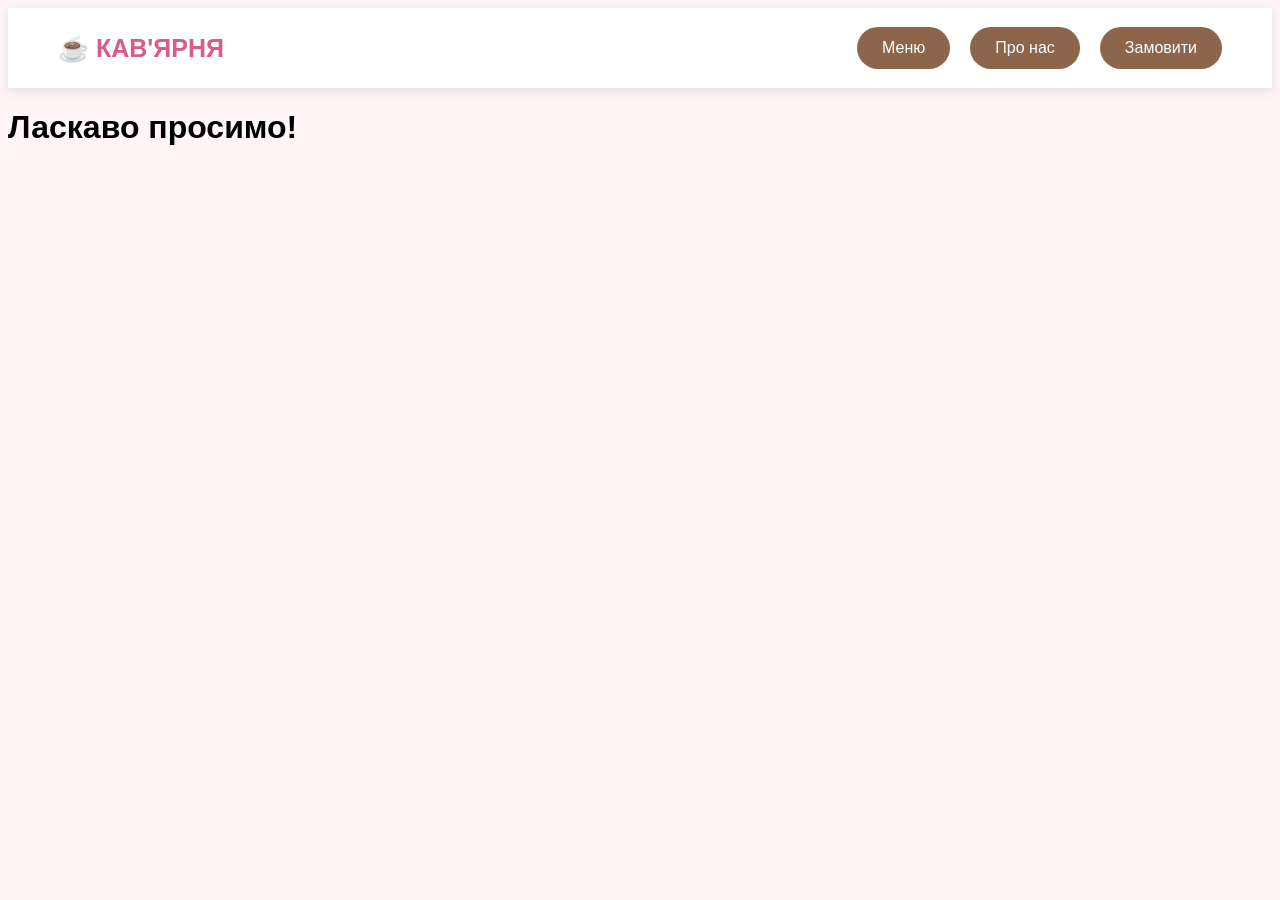
==== index.html @ 7be6bb8d "Add files via upload" ====
<!DOCTYPE html 
<html lang="en">
    <head>
        <meta charset="UTF-8">
        <meta name="viewport" content="width=device-width, initial-scale=1.0">
        <title>Document</title>
        <link rel="stylesheet" href="./style.css">
    


       
   <meta charset="UTF-8">
    <meta name="viewport" content="width=device-width, initial-scale=1.0">
    <title>Навігація</title>

   
</head>
<body>

    <nav class="navbar">
        <div class="logo">☕ КАВ'ЯРНЯ</div>

        <div class="nav-buttons">
            <a href="#menu">Меню</a>
            <a href="#about">Про нас</a>
            <a href="#order">Замовити</a>
     
      
    </div>
    </nav>

    </nav>

    <main>
        <h1>Ласкаво просимо!</h1>
    </main>

    </head>
    <body>
        <h1></h1>
    </body>
</html>
---- style.css ----
{
    margin: 0;
    padding: 0;
    box-sizing: border-box;
}

body {
    font-family: Arial, sans-serif;
    background-color: #fff5f7;
}

/* Навігація */
.navbar {
    height: 80px;
    background-color: #ffffff;

    display: flex;
    align-items: center;
    justify-content: space-between;

    padding: 0 50px;

    box-shadow: 0 3px 10px rgba(0, 0, 0, 0.1);
}

/* Логотип */
.logo {
    font-size: 25px;
    font-weight: bold;
    color: #d85b8a;
}

/* Кнопки */
.nav-buttons {
    display: flex;
    gap: 20px;

.text-center {  

text-align:center ;


}

}

.nav-buttons a {
    text-decoration: none;
    color: white;

    background-color: #8d654a;

    padding: 12px 25px;
    border-radius: 25px;

    font-size: 16px;

    transition: 0.3s;
}

/* Наведення */
.nav-buttons a:hover {
    background-color: #381b0e;
    transform: translateY(-2px);
}
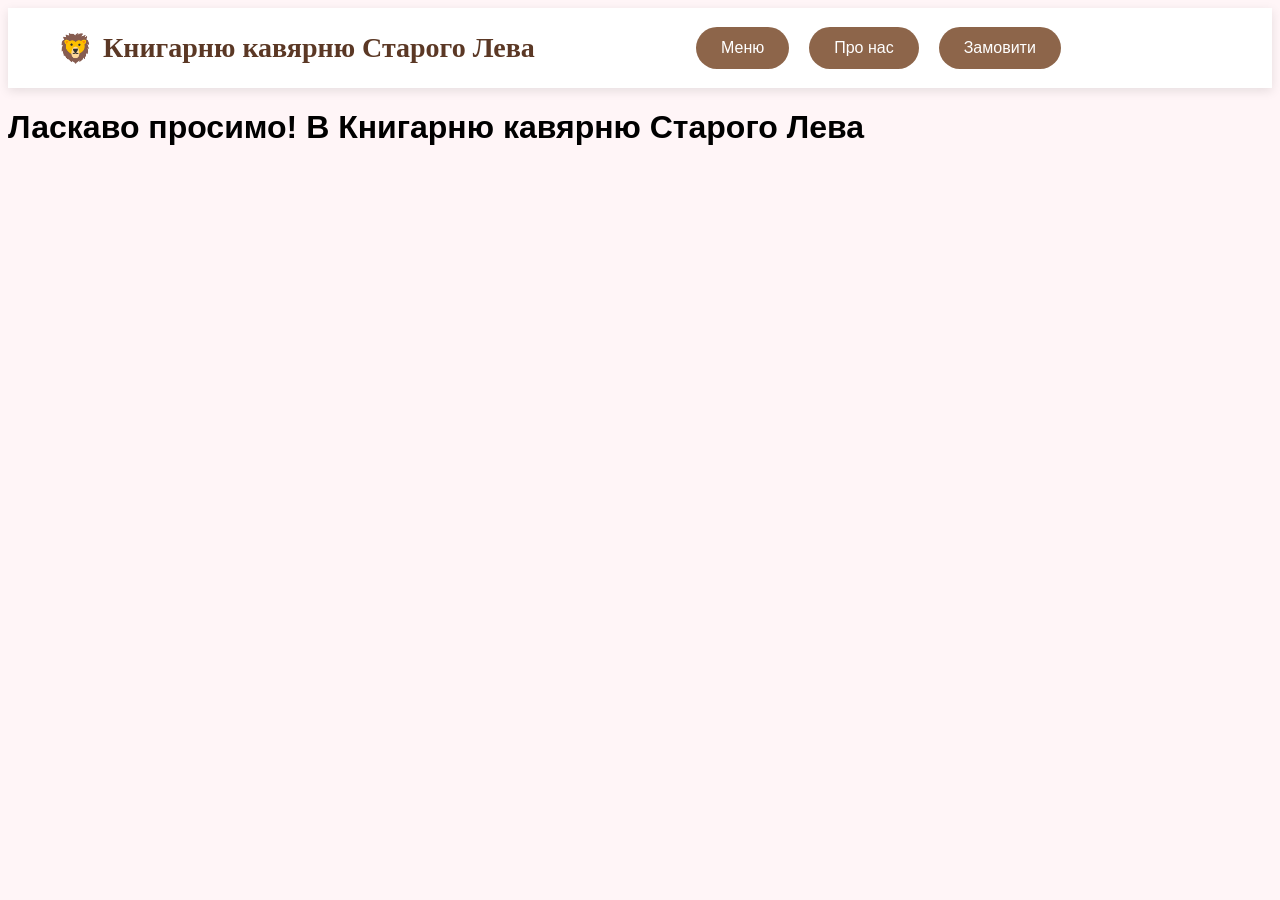
==== commit b3d22e5c: "Add files via upload" ====
--- a/index.html
+++ b/index.html
@@ -18,7 +18,11 @@
 <body>
 
     <nav class="navbar">
-        <div class="logo">☕ КАВ'ЯРНЯ</div>
+  
+  <div class="logo">
+    🦁
+    <span> Книгарню кавярню Старого Лева</span>
+</div>
 
         <div class="nav-buttons">
             <a href="#menu">Меню</a>
@@ -27,13 +31,21 @@
      
       
     </div>
+<div class="coffe">
+<img src="https://images.openai.com/static-rsc-4/BmJ-IVV86QKgY80rHmBuDsPFecDjcmSrQXN1my2XaNXxguEvsM17HUlnRVhRg1qN8doGlPZ0dLoQMVclhZ7D9KuT5Vz7xlbx8fIjzKyPuwS-gqO17lHuZyvU1zlmN4up3mn5lvK7zmzRSh5jPMY4khvxMSq06Fnh-Mmjk3_NAe0?purpose=inline" alt="">
+
+
+</div>
+
+
+
     </nav>
 
     </nav>
 
     <main>
-        <h1>Ласкаво просимо!</h1>
-    </main>
+        <h1>Ласкаво просимо! В  Книгарню кавярню  Старого Лева </h1>
+    </main> 
 
     </head>
     <body>
--- a/style.css
+++ b/style.css
@@ -29,7 +29,25 @@
     font-weight: bold;
     color: #d85b8a;
 }
-
+.logo {
+    display: flex;
+    align-items: center;
+    justify-content: center;
+    gap: 10px;
+    font-size: 28px;
+    font-weight: bold;
+    color: #5b3825;
+}
+Come play Smash Karts 
+Room: eu355623 
+: 15px;
+}
+.logo span {
+    font-family: Georgia, serif;
+}
+.logo span {
+    font-family: Georgia, serif;
+}
 /* Кнопки */
 .nav-buttons {
     display: flex;
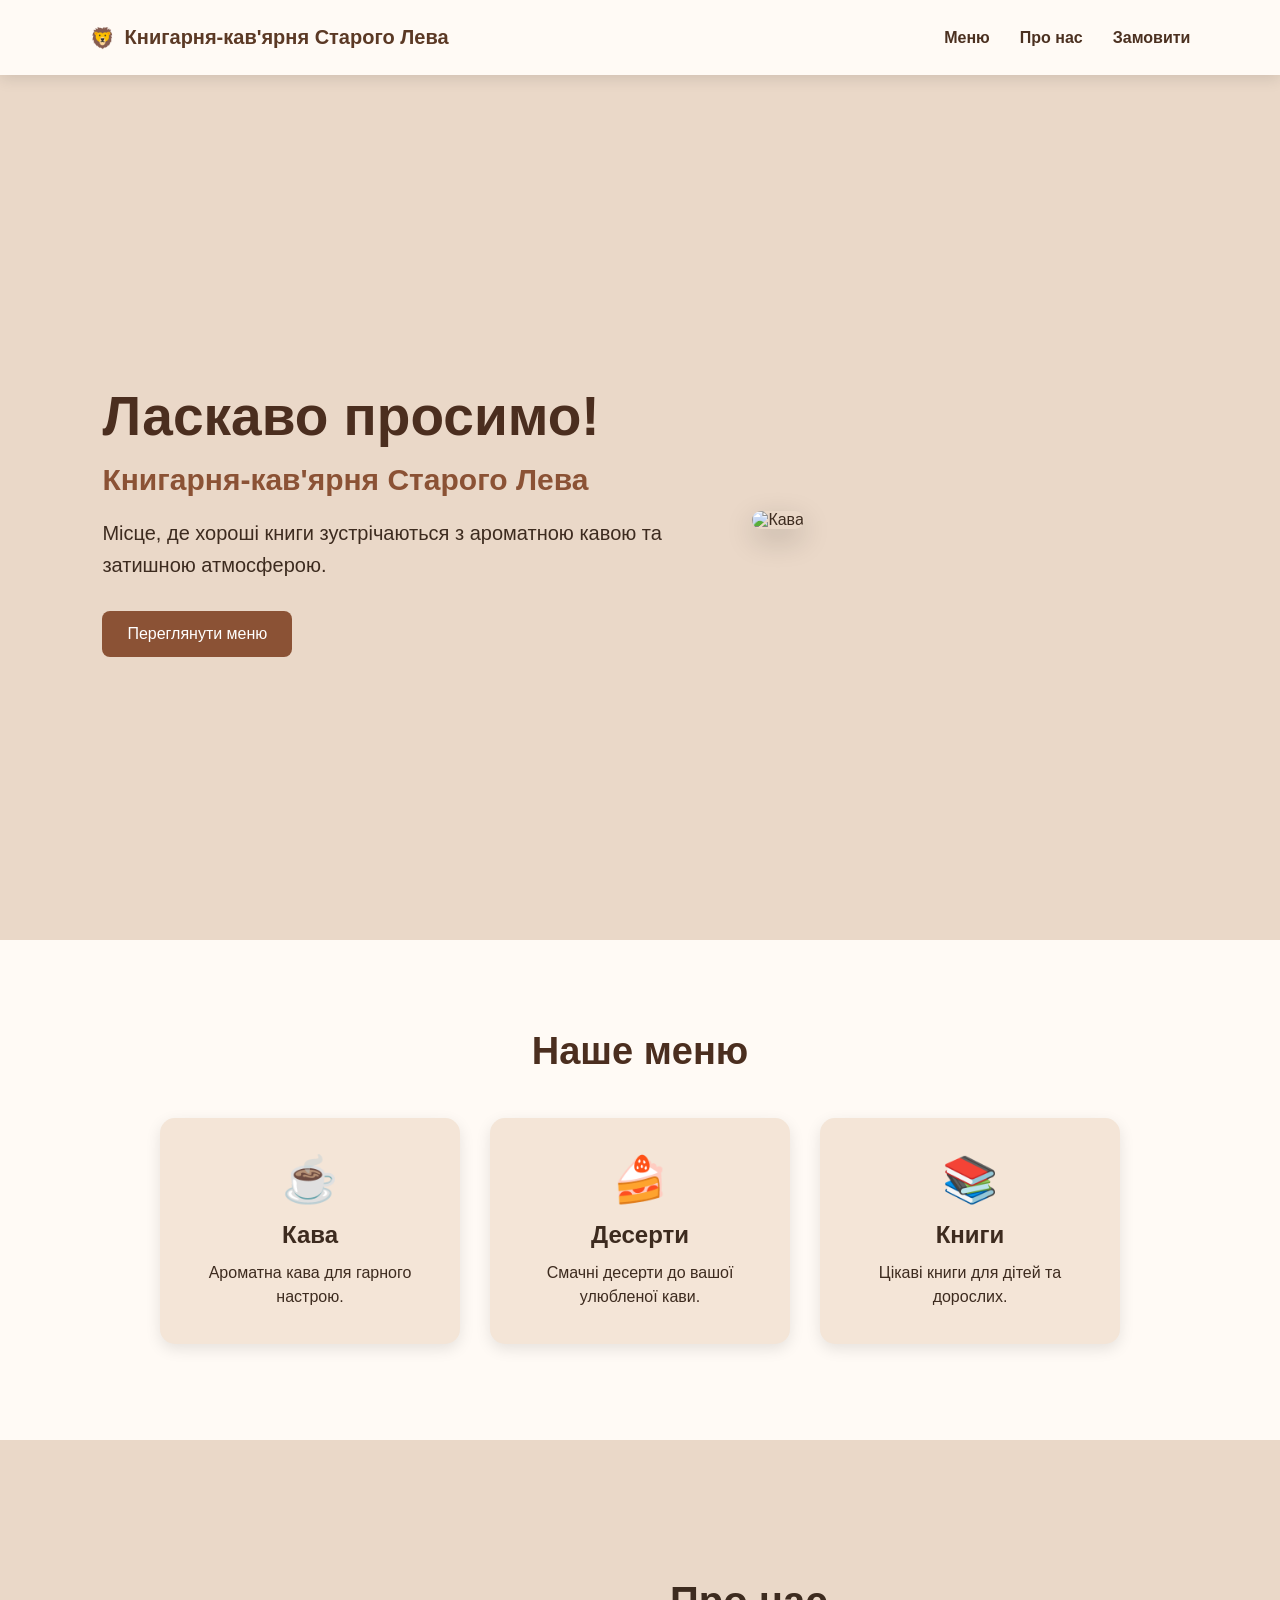
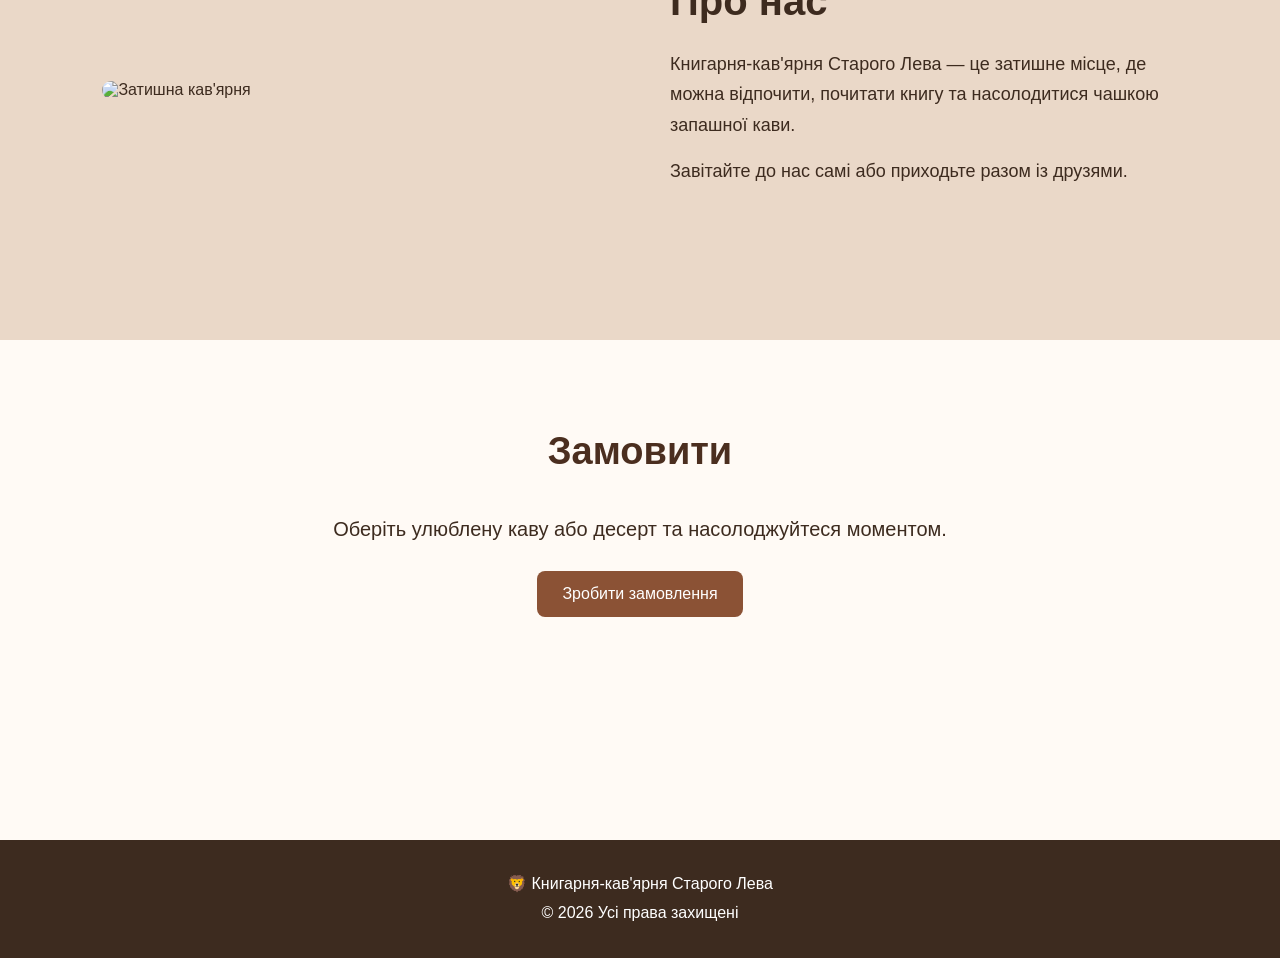
==== commit eb45f5f9: "Add files via upload" ====
--- a/index.html
+++ b/index.html
@@ -1,54 +1,117 @@
-<!DOCTYPE html 
-<html lang="en">
-    <head>
-        <meta charset="UTF-8">
-        <meta name="viewport" content="width=device-width, initial-scale=1.0">
-        <title>Document</title>
-        <link rel="stylesheet" href="./style.css">
-    
+<!DOCTYPE html>
 
+<html lang="uk">
 
-       
-   <meta charset="UTF-8">
+<head>
+    <meta charset="UTF-8">
     <meta name="viewport" content="width=device-width, initial-scale=1.0">
-    <title>Навігація</title>
+    <title>Книгарня-кав'ярня Старого Лева</title>
+    <link rel="stylesheet" href="./style.css">
+</head>
 
-   
-</head>
 <body>
 
     <nav class="navbar">
-  
-  <div class="logo">
-    🦁
-    <span> Книгарню кавярню Старого Лева</span>
-</div>
+        <div class="logo">
+            🦁
+            <span>Книгарня-кав'ярня Старого Лева</span>
+        </div>
 
         <div class="nav-buttons">
-            <a href="#menu">Меню</a>
+            <a href="./menu.html">Меню</a>
             <a href="#about">Про нас</a>
             <a href="#order">Замовити</a>
-     
-      
-    </div>
-<div class="coffe">
-<img src="https://images.openai.com/static-rsc-4/BmJ-IVV86QKgY80rHmBuDsPFecDjcmSrQXN1my2XaNXxguEvsM17HUlnRVhRg1qN8doGlPZ0dLoQMVclhZ7D9KuT5Vz7xlbx8fIjzKyPuwS-gqO17lHuZyvU1zlmN4up3mn5lvK7zmzRSh5jPMY4khvxMSq06Fnh-Mmjk3_NAe0?purpose=inline" alt="">
-
-
-</div>
-
-
-
-    </nav>
-
+        </div>
     </nav>
 
     <main>
-        <h1>Ласкаво просимо! В  Книгарню кавярню  Старого Лева </h1>
-    </main> 
 
-    </head>
-    <body>
-        <h1></h1>
-    </body>
+        <!-- Головний блок -->
+        <section class="hero">
+            <div class="hero-text">
+                <h1>Ласкаво просимо!</h1>
+                <h2>Книгарня-кав'ярня Старого Лева</h2>
+                <p>
+                    Місце, де хороші книги зустрічаються
+                    з ароматною кавою та затишною атмосферою.
+                </p>
+
+                <a href="#menu" class="hero-button">Переглянути меню</a>
+            </div>
+
+            <div class="hero-image">
+                <img src="https://images.openai.com/static-rsc-4/BmJ-IVV86QKgY80rHmBuDsPFecDjcmSrQXN1my2XaNXxguEvsM17HUlnRVhRg1qN8doGlPZ0dLoQMVclhZ7D9KuT5Vz7xlbx8fIjzKyPuwS-gqO17lHuZyvU1zlmN4up3mn5lvK7zmzRSh5jPMY4khvxMSq06Fnh-Mmjk3_NAe0?purpose=inline"
+                    alt="Кава">
+            </div>
+        </section>
+
+        <!-- Меню -->
+
+        <section id="menu" class="section menu-section">
+            <h2>Наше меню</h2>
+
+
+            <div class="cards">
+
+                <a href="./menu.html#coffee" class="card">
+                    <div class="card-icon">☕</div>
+                    <h3>Кава</h3>
+                    <p>Ароматна кава для гарного настрою.</p>
+                </a>
+
+                <a href="./menu.html#cakes" class="card">
+                    <div class="card-icon">🍰</div>
+                    <h3>Десерти</h3>
+                    <p>Смачні десерти до вашої улюбленої кави.</p>
+                </a>
+
+                <a href="./menu.html#books" class="card">
+                    <div class="card-icon">📚</div>
+                    <h3>Книги</h3>
+                    <p>Цікаві книги для дітей та дорослих.</p>
+                </a>
+
+            </div>
+
+
+        </section>
+
+
+        <!-- Про нас -->
+        <section id="about" class="section about-section">
+            <div class="about-image">
+                <img src="https://images.unsplash.com/photo-1501339847302-ac426a4a7cbb?w=900" alt="Затишна кав'ярня">
+            </div>
+
+            <div class="about-text">
+                <h2>Про нас</h2>
+                <p>
+                    Книгарня-кав'ярня Старого Лева — це затишне місце,
+                    де можна відпочити, почитати книгу та насолодитися
+                    чашкою запашної кави.
+                </p>
+                <p>
+                    Завітайте до нас самі або приходьте разом із друзями.
+                </p>
+            </div>
+        </section>
+
+        <!-- Замовлення -->
+        <section id="order" class="section order-section">
+            <h2>Замовити</h2>
+            <p>Оберіть улюблену каву або десерт та насолоджуйтеся моментом.</p>
+
+            <button class="order-button">Зробити замовлення</button>
+        </section>
+
+    </main>
+
+    <footer>
+        <p>🦁 Книгарня-кав'ярня Старого Лева</p>
+        <p>© 2026 Усі права захищені</p>
+    </footer>
+
+
+</body>
+
 </html>
--- a/style.css
+++ b/style.css
@@ -1,84 +1,361 @@
-   {
-    margin: 0;
-    padding: 0;
-    box-sizing: border-box;
+* {
+  margin: 0;
+  padding: 0;
+  box-sizing: border-box;
+  }
+
+html {
+scroll-behavior: smooth;
 }
 
 body {
-    font-family: Arial, sans-serif;
-    background-color: #fff5f7;
-}
-
-/* Навігація */
+font-family: Arial, sans-serif;
+background: #f8f3ed;
+color: #3d2b1f;
+}
+
+/* =========================
+NAVIGATION
+========================= */
+
 .navbar {
-    height: 80px;
-    background-color: #ffffff;
-
-    display: flex;
+position: fixed;
+top: 0;
+left: 0;
+width: 100%;
+height: 75px;
+background: #fffaf5;
+display: flex;
+align-items: center;
+justify-content: space-between;
+padding: 0 7%;
+box-shadow: 0 3px 15px rgba(0, 0, 0, 0.12);
+z-index: 1000;
+}
+
+.logo {
+display: flex;
+align-items: center;
+gap: 10px;
+font-size: 20px;
+font-weight: bold;
+color: #5b3925;
+}
+
+.logo:first-letter {
+font-size: 30px;
+}
+
+.nav-buttons {
+display: flex;
+gap: 30px;
+}
+
+.nav-buttons a {
+text-decoration: none;
+color: #4b3020;
+font-weight: bold;
+transition: 0.3s;
+}
+
+.nav-buttons a:hover {
+color: #a45d35;
+}
+
+/* =========================
+HERO
+========================= */
+
+.hero {
+min-height: 100vh;
+padding: 130px 8% 70px;
+display: flex;
+align-items: center;
+justify-content: space-between;
+gap: 50px;
+background: #ead8c8;
+}
+
+.hero-text {
+max-width: 600px;
+}
+
+.hero-text h1 {
+font-size: 55px;
+margin-bottom: 15px;
+color: #4b2e1f;
+}
+
+.hero-text h2 {
+font-size: 30px;
+margin-bottom: 20px;
+color: #8b5235;
+}
+
+.hero-text p {
+font-size: 20px;
+line-height: 1.6;
+margin-bottom: 30px;
+}
+
+.hero-button,
+.order-button {
+display: inline-block;
+border: none;
+background: #8b5235;
+color: white;
+padding: 14px 25px;
+border-radius: 8px;
+text-decoration: none;
+font-size: 16px;
+cursor: pointer;
+transition: 0.3s;
+}
+
+.hero-button:hover,
+.order-button:hover {
+background: #633821;
+transform: translateY(-2px);
+}
+
+.hero-image {
+width: 45%;
+}
+
+.hero-image img {
+width: 100%;
+max-height: 500px;
+object-fit: cover;
+border-radius: 20px;
+box-shadow: 0 10px 30px rgba(0, 0, 0, 0.2);
+}
+
+/* =========================
+SECTIONS
+========================= */
+
+.section {
+padding: 90px 8%;
+min-height: 500px;
+}
+
+.section > h2 {
+text-align: center;
+font-size: 38px;
+margin-bottom: 45px;
+color: #4b2e1f;
+}
+
+/* =========================
+MENU
+========================= */
+
+.menu-section {
+background: #fffaf5;
+}
+
+.cards {
+display: flex;
+justify-content: center;
+gap: 30px;
+}
+
+.card {
+width: 300px;
+padding: 35px 25px;
+text-align: center;
+background: #f4e5d7;
+border-radius: 15px;
+box-shadow: 0 5px 15px rgba(0, 0, 0, 0.1);
+transition: 0.3s;
+}
+
+.card:hover {
+transform: translateY(-8px);
+}
+
+.card-icon {
+font-size: 45px;
+margin-bottom: 15px;
+}
+
+.card h3 {
+font-size: 24px;
+margin-bottom: 12px;
+}
+
+.card p {
+line-height: 1.5;
+}
+
+/* =========================
+ABOUT
+========================= */
+
+.about-section {
+display: flex;
+align-items: center;
+gap: 60px;
+background: #ead8c8;
+}
+
+.about-image {
+width: 50%;
+}
+
+.about-image img {
+width: 100%;
+border-radius: 18px;
+}
+
+.about-text {
+width: 50%;
+}
+
+.about-text h2 {
+font-size: 40px;
+margin-bottom: 25px;
+}
+
+.about-text p {
+font-size: 18px;
+line-height: 1.7;
+margin-bottom: 15px;
+}
+
+/* =========================
+ORDER
+========================= */
+
+.order-section {
+text-align: center;
+background: #fffaf5;
+}
+
+.order-section p {
+font-size: 20px;
+margin-bottom: 30px;
+}
+
+/* =========================
+FOOTER
+========================= */
+
+footer {
+padding: 30px;
+text-align: center;
+background: #3d2b1f;
+color: white;
+line-height: 1.8;
+}
+
+/* =========================
+MOBILE
+========================= */
+
+@media (max-width: 800px) {
+
+
+.navbar {
+    height: auto;
+    min-height: 70px;
+    padding: 12px 5%;
+    flex-direction: column;
+    gap: 10px;
+}
+
+.logo {
+    font-size: 16px;
+}
+
+.nav-buttons {
+    gap: 18px;
+}
+
+.hero {
+    padding-top: 160px;
+    flex-direction: column;
+    text-align: center;
+}
+
+.hero-text h1 {
+    font-size: 40px;
+}
+
+.hero-text h2 {
+    font-size: 24px;
+}
+
+.hero-image {
+    width: 100%;
+}
+
+.cards {
+    flex-direction: column;
     align-items: center;
-    justify-content: space-between;
-
-    padding: 0 50px;
-
-    box-shadow: 0 3px 10px rgba(0, 0, 0, 0.1);
-}
-
-/* Логотип */
-.logo {
-    font-size: 25px;
-    font-weight: bold;
-    color: #d85b8a;
-}
-.logo {
-    display: flex;
-    align-items: center;
-    justify-content: center;
-    gap: 10px;
-    font-size: 28px;
-    font-weight: bold;
-    color: #5b3825;
-}
-Come play Smash Karts 
-Room: eu355623 
-: 15px;
-}
+}
+
+.card {
+    width: 100%;
+    max-width: 350px;
+}
+
+.about-section {
+    flex-direction: column;
+}
+
+.about-image,
+.about-text {
+    width: 100%;
+}
+
+.about-text {
+    text-align: center;
+}
+
+
+}
+
+@media (max-width: 450px) {
+
+
+.nav-buttons {
+    gap: 12px;
+    font-size: 14px;
+}
+
 .logo span {
-    font-family: Georgia, serif;
-}
-.logo span {
-    font-family: Georgia, serif;
-}
-/* Кнопки */
-.nav-buttons {
-    display: flex;
-    gap: 20px;
-
-.text-center {  
-
-text-align:center ;
-
-
-}
-
-}
-
-.nav-buttons a {
+    font-size: 14px;
+}
+
+.hero-text h1 {
+    font-size: 32px;
+}
+
+.section {
+    padding: 70px 5%;
+}
+
+
+}
+
+body{
+    padding-top: 40px !important;
+}
+
+.card {
+    width: 300px;
+    padding: 35px 25px;
+    text-align: center;
+    background: #f4e5d7;
+    border-radius: 15px;
+    box-shadow: 0 5px 15px rgba(0, 0, 0, 0.1);
+    transition: 0.3s;
     text-decoration: none;
-    color: white;
-
-    background-color: #8d654a;
-
-    padding: 12px 25px;
-    border-radius: 25px;
-
-    font-size: 16px;
-
-    transition: 0.3s;
-}
-
-/* Наведення */
-.nav-buttons a:hover {
-    background-color: #381b0e;
-    transform: translateY(-2px);
-}
-    
+    color: #3d2b1f;
+    display: block;
+}
+
+.card:hover {
+    transform: translateY(-8px);
+}
